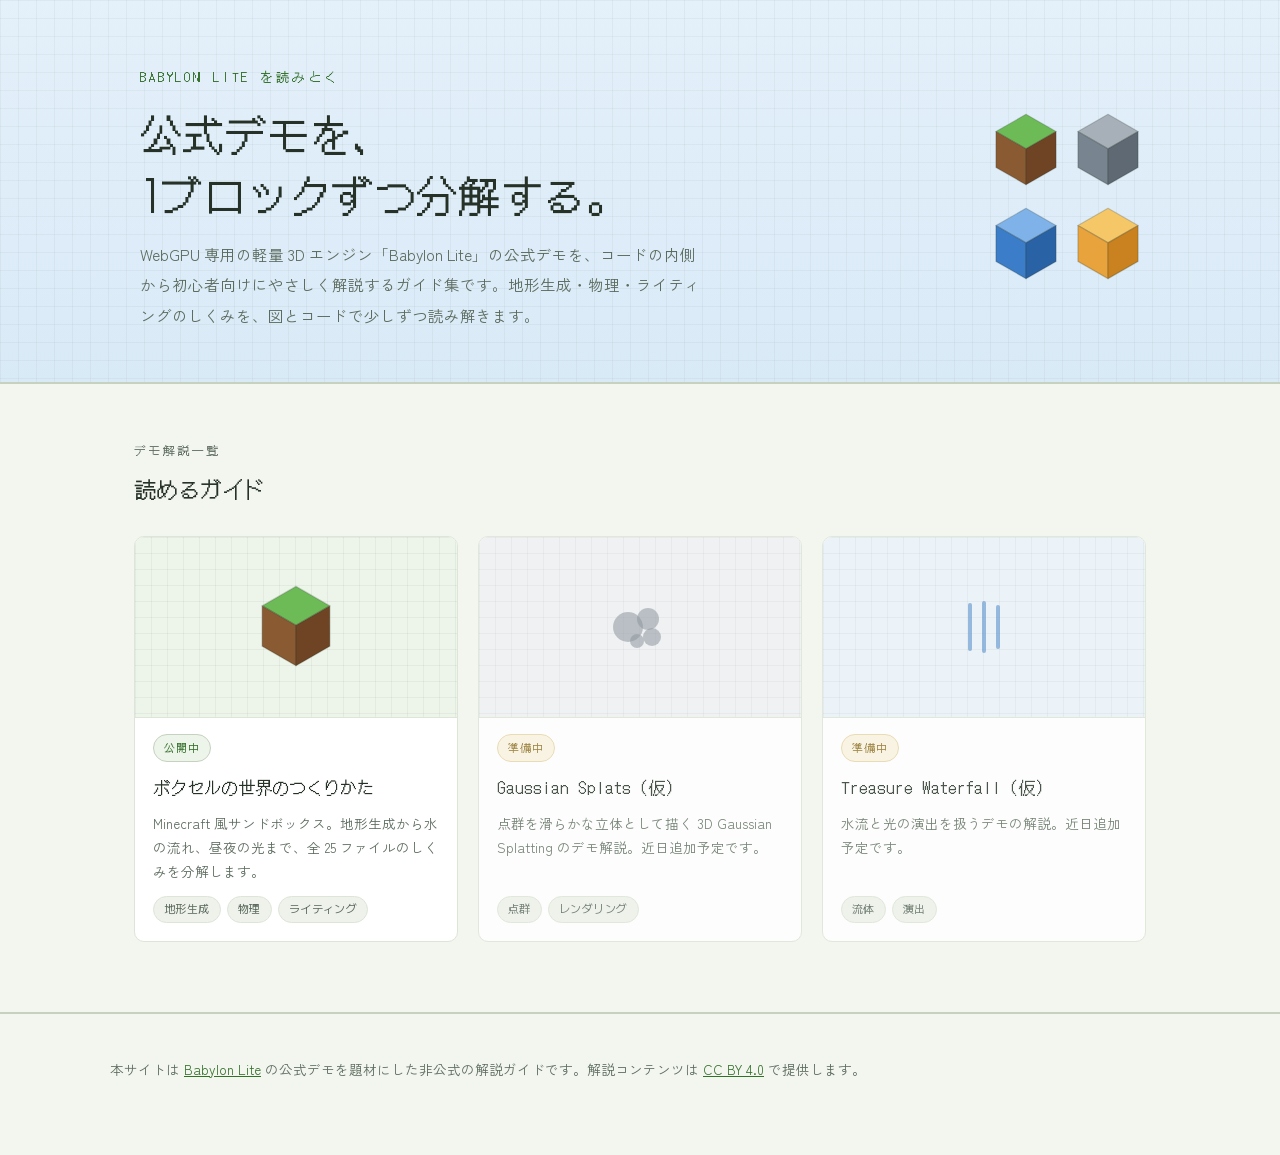
==== index.html @ ace1dee4 "Correct file count to 25 across the site The file table lists 25 entries (24 component files + entry" ====
<!DOCTYPE html>
<html lang="ja">
<head>
<meta charset="UTF-8">
<meta name="viewport" content="width=device-width, initial-scale=1.0">
<title>Babylon Lite デモ解説ガイド</title>
<meta name="description" content="WebGPU 専用の軽量 3D エンジン「Babylon Lite」の公式デモを、初心者向けにやさしく分解して解説するガイド集。">
<link rel="icon" type="image/svg+xml" href="assets/img/favicon.svg">
<link rel="preconnect" href="https://fonts.googleapis.com">
<link rel="preconnect" href="https://fonts.gstatic.com" crossorigin>
<link href="https://fonts.googleapis.com/css2?family=DotGothic16&family=Zen+Kaku+Gothic+New:wght@400;500;700&family=M+PLUS+1+Code:wght@400;500;700&display=swap" rel="stylesheet">
<link rel="stylesheet" href="assets/site.css">
<style>
/* ── トップページ固有 ── */
.hero-inner {
  max-width: 1000px; margin: 0 auto;
  display: grid; grid-template-columns: 1fr auto; gap: 40px; align-items: center;
}
h1 {
  font-family: var(--font-display); font-weight: 400;
  font-size: clamp(27px, 4.4vw, 42px);
  line-height: 1.45; margin: 0 0 14px; letter-spacing: .01em;
}
.hero p.sub { margin: 0; max-width: 560px; color: var(--ink-soft); }

.cubes { display: grid; grid-template-columns: repeat(2, 64px); gap: 20px 18px; }
.cubes svg:nth-child(1) { animation: bob 5s ease-in-out infinite; }
.cubes svg:nth-child(2) { animation: bob 5s ease-in-out .8s infinite; }
.cubes svg:nth-child(3) { animation: bob 5s ease-in-out 1.6s infinite; }
.cubes svg:nth-child(4) { animation: bob 5s ease-in-out 2.4s infinite; }
@keyframes bob { 0%,100% { transform: translateY(0); } 50% { transform: translateY(-7px); } }

.demos { max-width: var(--wrap); margin: 0 auto; padding: 54px 24px 40px; }
.section-eyebrow { font-family: var(--font-display); font-size: 12px; letter-spacing: .2em; color: var(--ink-soft); margin: 0 0 6px; }
.section-title { font-family: var(--font-display); font-weight: 400; font-size: 22px; margin: 0 0 26px; }

.card-grid { display: grid; grid-template-columns: repeat(3, 1fr); gap: 20px; }

.demo-card {
  display: flex; flex-direction: column;
  background: var(--panel); border: 1px solid var(--line);
  border-radius: var(--radius); overflow: hidden;
  text-decoration: none; color: inherit;
  transition: transform .16s ease, box-shadow .16s ease, border-color .16s ease;
}
a.demo-card:hover {
  transform: translateY(-3px);
  box-shadow: 0 10px 26px rgba(38,50,40,.10);
  border-color: var(--line-strong);
}
.thumb {
  aspect-ratio: 16 / 9; display: grid; place-items: center;
  background:
    linear-gradient(rgba(38,50,40,.05) 1px, transparent 1px),
    linear-gradient(90deg, rgba(38,50,40,.05) 1px, transparent 1px),
    var(--thumb-bg, #EDF4EA);
  background-size: 16px 16px, 16px 16px, 100% 100%;
  border-bottom: 1px solid var(--line);
}
.demo-body { padding: 16px 18px 18px; display: flex; flex-direction: column; gap: 8px; flex: 1; }
.demo-title { font-family: var(--font-display); font-size: 17px; font-weight: 400; margin: 0; }
.demo-desc { font-size: 13.5px; color: var(--ink-soft); margin: 0; line-height: 1.8; flex: 1; }
.tag-row { display: flex; flex-wrap: wrap; gap: 6px; margin-top: 4px; }
.tag { font-family: var(--font-code); font-size: 11px; letter-spacing: .04em; color: var(--ink-soft); background: #EEF2EA; border: 1px solid var(--line); border-radius: 999px; padding: 2px 10px; }
.badge { font-family: var(--font-display); font-size: 11px; letter-spacing: .1em; padding: 2px 10px; border-radius: 999px; align-self: flex-start; }
.badge.ready { color: var(--accent-deep); background: var(--accent-bg); border: 1px solid var(--line-strong); }
.badge.wip { color: #8A6D1E; background: #FBF3E2; border: 1px solid #E7D6A8; }

.demo-card.soon { cursor: default; opacity: .82; }

@media (max-width: 920px) {
  .hero-inner { grid-template-columns: 1fr; }
  .cubes { grid-template-columns: repeat(4, 48px); }
  .card-grid { grid-template-columns: 1fr; }
}
@media (prefers-reduced-motion: reduce) {
  .cubes svg { animation: none; }
  a.demo-card:hover { transform: none; }
}
</style>
</head>
<body>

<header class="hero">
  <div class="hero-inner">
    <div>
      <p class="eyebrow">BABYLON LITE を読みとく</p>
      <h1>公式デモを、<br>1ブロックずつ分解する。</h1>
      <p class="sub">WebGPU 専用の軽量 3D エンジン「Babylon Lite」の公式デモを、コードの内側から初心者向けにやさしく解説するガイド集です。地形生成・物理・ライティングのしくみを、図とコードで少しずつ読み解きます。</p>
    </div>
    <div class="cubes" aria-hidden="true">
      <svg viewBox="0 0 100 116" width="64"><g stroke="#263228" stroke-opacity=".22" stroke-width="2" stroke-linejoin="round"><polygon points="50,2 97,29 50,56 3,29" fill="#6DBB57"/><polygon points="3,29 50,56 50,112 3,85" fill="#8A5A33"/><polygon points="97,29 50,56 50,112 97,85" fill="#6E4425"/></g></svg>
      <svg viewBox="0 0 100 116" width="64"><g stroke="#263228" stroke-opacity=".22" stroke-width="2" stroke-linejoin="round"><polygon points="50,2 97,29 50,56 3,29" fill="#A7B0B8"/><polygon points="3,29 50,56 50,112 3,85" fill="#78848F"/><polygon points="97,29 50,56 50,112 97,85" fill="#5E6973"/></g></svg>
      <svg viewBox="0 0 100 116" width="64"><g stroke="#263228" stroke-opacity=".22" stroke-width="2" stroke-linejoin="round"><polygon points="50,2 97,29 50,56 3,29" fill="#7FB2E8"/><polygon points="3,29 50,56 50,112 3,85" fill="#3B7DC8"/><polygon points="97,29 50,56 50,112 97,85" fill="#2A62A6"/></g></svg>
      <svg viewBox="0 0 100 116" width="64"><g stroke="#263228" stroke-opacity=".22" stroke-width="2" stroke-linejoin="round"><polygon points="50,2 97,29 50,56 3,29" fill="#F6C767"/><polygon points="3,29 50,56 50,112 3,85" fill="#E8A33D"/><polygon points="97,29 50,56 50,112 97,85" fill="#C9821F"/></g></svg>
    </div>
  </div>
</header>

<main class="demos">
  <p class="section-eyebrow">デモ解説一覧</p>
  <h2 class="section-title">読めるガイド</h2>

  <div class="card-grid">

    <!-- ── 公開中：Minecraft 風デモ ── -->
    <a class="demo-card" href="minecraft/index.html" style="--thumb-bg:#EDF4EA">
      <div class="thumb" aria-hidden="true">
        <svg viewBox="0 0 100 116" width="72"><g stroke="#263228" stroke-opacity=".22" stroke-width="2" stroke-linejoin="round"><polygon points="50,2 97,29 50,56 3,29" fill="#6DBB57"/><polygon points="3,29 50,56 50,112 3,85" fill="#8A5A33"/><polygon points="97,29 50,56 50,112 97,85" fill="#6E4425"/></g></svg>
      </div>
      <div class="demo-body">
        <span class="badge ready">公開中</span>
        <h3 class="demo-title">ボクセルの世界のつくりかた</h3>
        <p class="demo-desc">Minecraft 風サンドボックス。地形生成から水の流れ、昼夜の光まで、全 25 ファイルのしくみを分解します。</p>
        <div class="tag-row"><span class="tag">地形生成</span><span class="tag">物理</span><span class="tag">ライティング</span></div>
      </div>
    </a>

    <!-- ── 準備中：Gaussian Splats ── -->
    <div class="demo-card soon" aria-disabled="true" style="--thumb-bg:#EFF1F3">
      <div class="thumb" aria-hidden="true">
        <svg width="72" height="60" viewBox="0 0 72 60"><g fill="#78848F" fill-opacity=".55"><circle cx="24" cy="30" r="15"/><circle cx="44" cy="22" r="11"/><circle cx="48" cy="40" r="9"/><circle cx="33" cy="44" r="7"/></g></svg>
      </div>
      <div class="demo-body">
        <span class="badge wip">準備中</span>
        <h3 class="demo-title">Gaussian Splats（仮）</h3>
        <p class="demo-desc">点群を滑らかな立体として描く 3D Gaussian Splatting のデモ解説。近日追加予定です。</p>
        <div class="tag-row"><span class="tag">点群</span><span class="tag">レンダリング</span></div>
      </div>
    </div>

    <!-- ── 準備中：Treasure Waterfall ── -->
    <div class="demo-card soon" aria-disabled="true" style="--thumb-bg:#EAF2FA">
      <div class="thumb" aria-hidden="true">
        <svg width="72" height="60" viewBox="0 0 72 60"><g stroke="#3B7DC8" stroke-width="4" stroke-linecap="round" fill="none" opacity=".6"><path d="M22 8 V52"/><path d="M36 6 V54"/><path d="M50 10 V50"/></g></svg>
      </div>
      <div class="demo-body">
        <span class="badge wip">準備中</span>
        <h3 class="demo-title">Treasure Waterfall（仮）</h3>
        <p class="demo-desc">水流と光の演出を扱うデモの解説。近日追加予定です。</p>
        <div class="tag-row"><span class="tag">流体</span><span class="tag">演出</span></div>
      </div>
    </div>

  </div>
</main>

<footer>
  <div class="inner">
    <p>本サイトは <a href="https://github.com/BabylonJS" rel="noopener">Babylon Lite</a> の公式デモを題材にした非公式の解説ガイドです。解説コンテンツは <a href="https://creativecommons.org/licenses/by/4.0/deed.ja" rel="noopener">CC BY 4.0</a> で提供します。</p>
  </div>
</footer>

</body>
</html>
---- assets/site.css ----
/* =====================================================================
   Babylon Lite Demo Guide — 共通デザイントークン & 骨組み
   ---------------------------------------------------------------------
   ここには「全ページ共通の中立トークン」と「土台になる部品」だけを置く。
   各デモ固有の配色（草/土/石/水 …）やレイアウトは、各ページ側の
   <style> で --accent 系トークンを上書き or 追記して表現する。
   ※現状は骨組み。共通部品は次のデモ解説を足すタイミングで拡充する。
   ===================================================================== */

:root {
  /* ── 中立トークン（背景・文字・罫線） ── */
  --bg: #F3F6EF;
  --panel: #FFFFFF;
  --ink: #263228;
  --ink-soft: #5C6B5E;
  --line: #DDE5D8;
  --line-strong: #C6D1BF;
  --sky: #D9EAF7;

  /* ── アクセント（各ページで上書き可）。既定は草色 ── */
  --accent: #57A045;
  --accent-deep: #33702A;
  --accent-bg: #EDF4EA;

  /* ── フォント ── */
  --font-display: 'DotGothic16', 'Zen Kaku Gothic New', sans-serif;
  --font-body: 'Zen Kaku Gothic New', 'Hiragino Kaku Gothic ProN', sans-serif;
  --font-code: 'M PLUS 1 Code', monospace;

  /* ── 寸法 ── */
  --wrap: 1060px;
  --radius: 10px;
}

* { box-sizing: border-box; }
html { scroll-behavior: smooth; }
body {
  margin: 0;
  background: var(--bg);
  color: var(--ink);
  font-family: var(--font-body);
  font-size: 15.5px;
  line-height: 1.95;
}
a { color: var(--accent-deep); }
a:focus-visible, button:focus-visible {
  outline: 3px solid var(--accent);
  outline-offset: 2px;
  border-radius: 4px;
}
::selection { background: #CBE3BF; }

/* ── 汎用の器 ── */
.wrap { max-width: var(--wrap); margin: 0 auto; padding-left: 24px; padding-right: 24px; }

.eyebrow {
  font-family: var(--font-display);
  font-size: 13px; letter-spacing: .22em;
  color: var(--accent-deep); margin: 0 0 14px;
}

/* ── 共通ヒーロー（方眼＋空グラデ） ── */
.hero {
  background:
    linear-gradient(rgba(38,50,40,.045) 1px, transparent 1px),
    linear-gradient(90deg, rgba(38,50,40,.045) 1px, transparent 1px),
    linear-gradient(180deg, #E4F0FA 0%, var(--sky) 100%);
  background-size: 18px 18px, 18px 18px, 100% 100%;
  border-bottom: 2px solid var(--line-strong);
  padding: 64px 24px 52px;
}

/* ── カード（汎用） ── */
.card {
  background: var(--panel);
  border: 1px solid var(--line);
  border-radius: var(--radius);
  padding: 20px 22px;
}

/* ── フッター ── */
footer { border-top: 2px solid var(--line-strong); margin-top: 30px; padding: 28px 24px 60px; }
footer .inner { max-width: var(--wrap); margin: 0 auto; font-size: 13.5px; color: var(--ink-soft); }

@media (prefers-reduced-motion: reduce) {
  html { scroll-behavior: auto; }
}
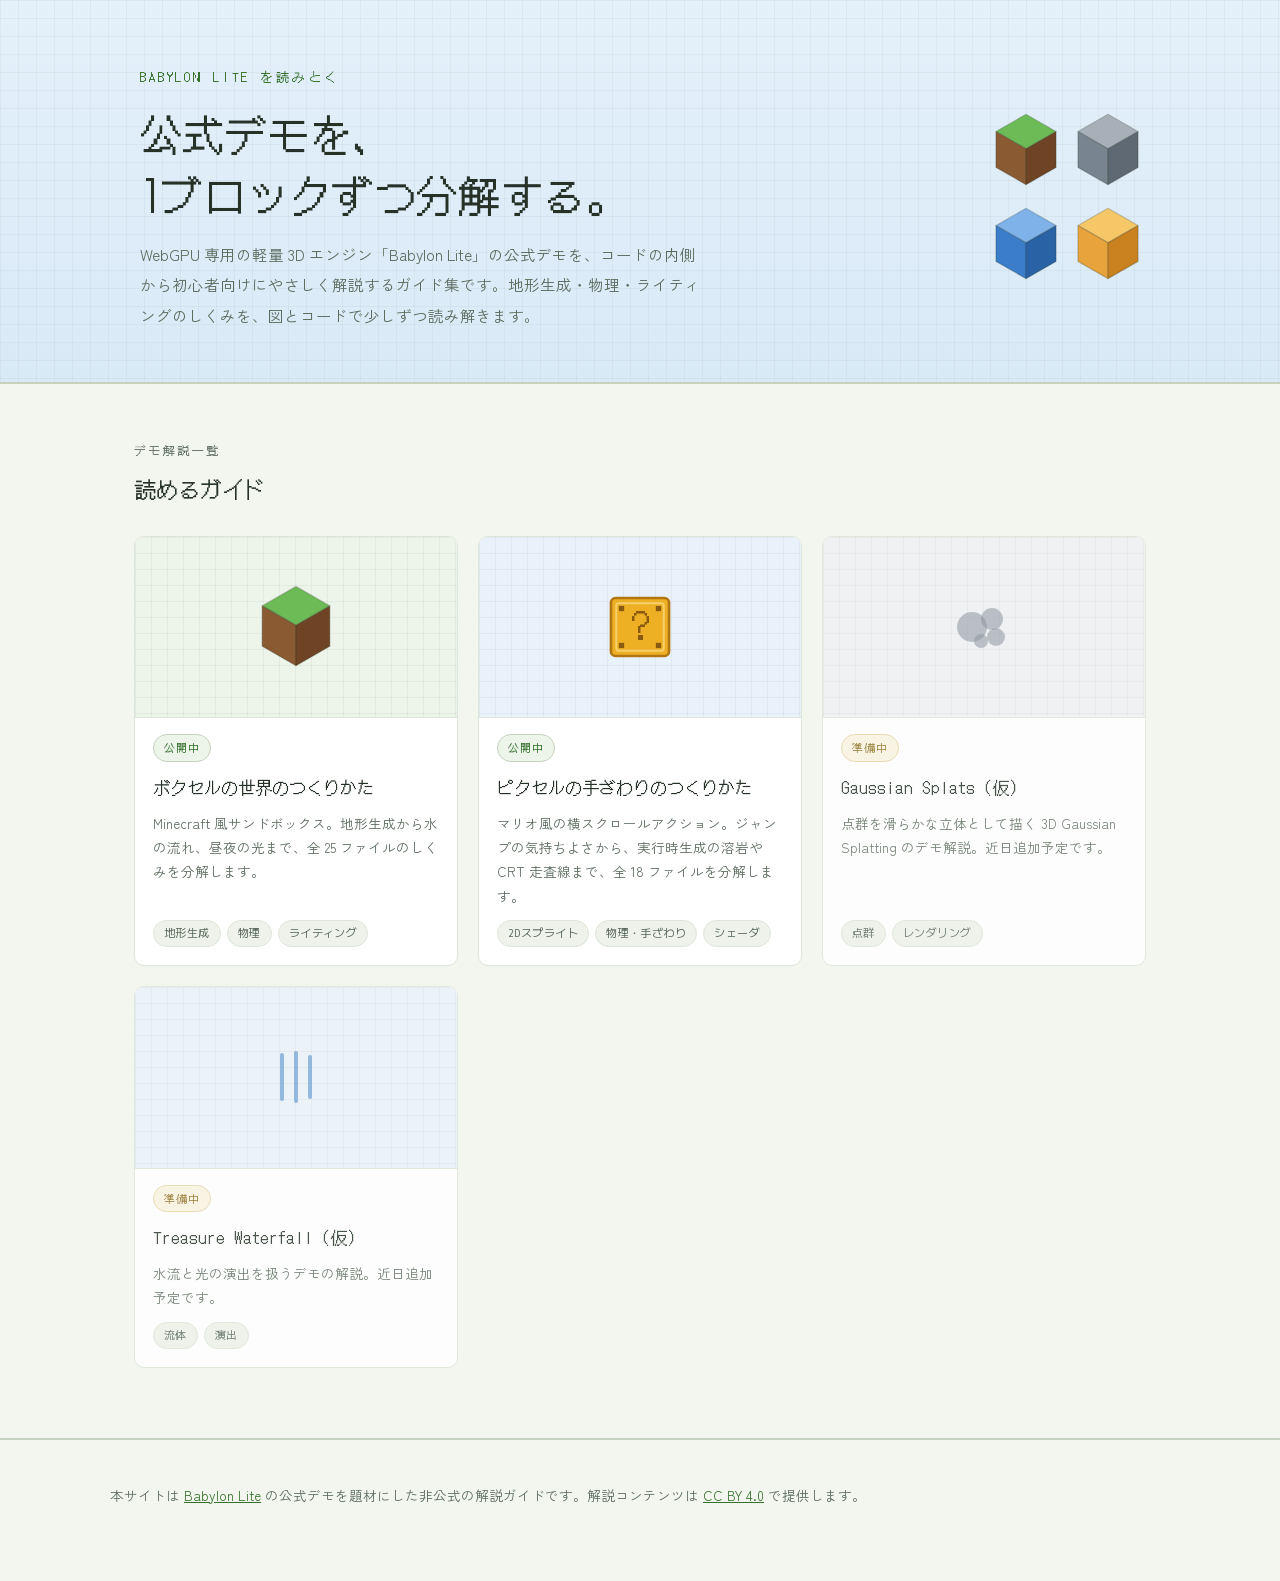
==== commit e60bf74d: "Add platformer demo guide and live-demo links - platformer/index.html: new explanation page for the " ====
--- a/index.html
+++ b/index.html
@@ -116,6 +116,19 @@
       </div>
     </a>
 
+    <!-- ── 公開中：Platformer 風デモ ── -->
+    <a class="demo-card" href="platformer/index.html" style="--thumb-bg:#E9F2FB">
+      <div class="thumb" aria-hidden="true">
+        <svg viewBox="0 0 100 100" width="66"><rect x="6" y="6" width="88" height="88" rx="7" fill="#EDAF23" stroke="#B07713" stroke-width="4"/><rect x="14" y="14" width="72" height="72" rx="4" fill="none" stroke="#F6D06A" stroke-width="3"/><g fill="#8A5A0E"><rect x="18" y="18" width="8" height="8"/><rect x="74" y="18" width="8" height="8"/><rect x="18" y="74" width="8" height="8"/><rect x="74" y="74" width="8" height="8"/></g><text x="50" y="68" fill="#8A5A0E" font-family="'DotGothic16',sans-serif" font-size="52" text-anchor="middle">?</text></svg>
+      </div>
+      <div class="demo-body">
+        <span class="badge ready">公開中</span>
+        <h3 class="demo-title">ピクセルの手ざわりのつくりかた</h3>
+        <p class="demo-desc">マリオ風の横スクロールアクション。ジャンプの気持ちよさから、実行時生成の溶岩や CRT 走査線まで、全 18 ファイルを分解します。</p>
+        <div class="tag-row"><span class="tag">2Dスプライト</span><span class="tag">物理・手ざわり</span><span class="tag">シェーダ</span></div>
+      </div>
+    </a>
+
     <!-- ── 準備中：Gaussian Splats ── -->
     <div class="demo-card soon" aria-disabled="true" style="--thumb-bg:#EFF1F3">
       <div class="thumb" aria-hidden="true">
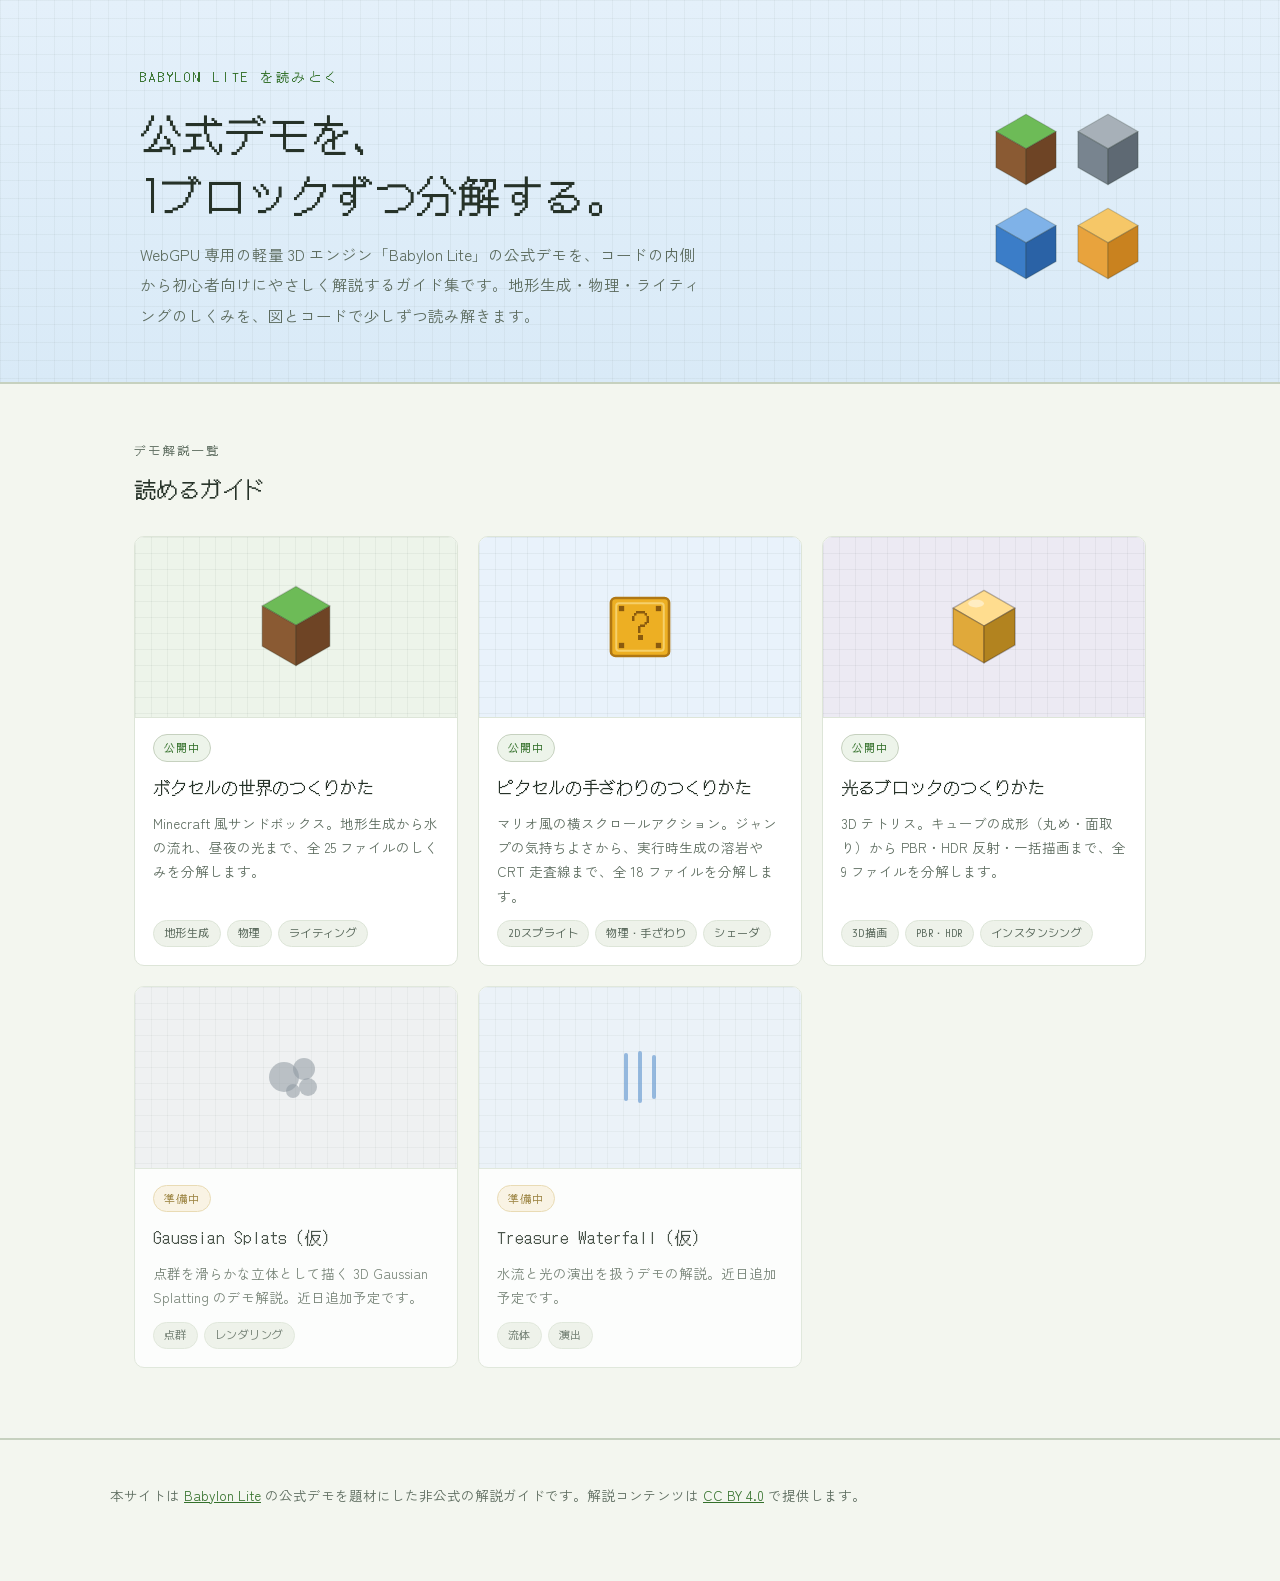
==== commit 58498cc5: "Add 3D Tetris demo guide - tetris/index.html: new explanation page for the 3D Tetris demo,   mirrori" ====
--- a/index.html
+++ b/index.html
@@ -129,6 +129,19 @@
       </div>
     </a>
 
+    <!-- ── 公開中：Tetris 3D デモ ── -->
+    <a class="demo-card" href="tetris/index.html" style="--thumb-bg:#ECEAF3">
+      <div class="thumb" aria-hidden="true">
+        <svg viewBox="0 0 100 116" width="66"><g stroke="#0F0E14" stroke-opacity=".28" stroke-width="2" stroke-linejoin="round"><polygon points="50,2 97,29 50,56 3,29" fill="#FFDD8F"/><polygon points="3,29 50,56 50,112 3,85" fill="#E0A93A"/><polygon points="97,29 50,56 50,112 97,85" fill="#B2831F"/></g><ellipse cx="38" cy="22" rx="12" ry="6" fill="#fff" opacity=".45"/></svg>
+      </div>
+      <div class="demo-body">
+        <span class="badge ready">公開中</span>
+        <h3 class="demo-title">光るブロックのつくりかた</h3>
+        <p class="demo-desc">3D テトリス。キューブの成形（丸め・面取り）から PBR・HDR 反射・一括描画まで、全 9 ファイルを分解します。</p>
+        <div class="tag-row"><span class="tag">3D描画</span><span class="tag">PBR・HDR</span><span class="tag">インスタンシング</span></div>
+      </div>
+    </a>
+
     <!-- ── 準備中：Gaussian Splats ── -->
     <div class="demo-card soon" aria-disabled="true" style="--thumb-bg:#EFF1F3">
       <div class="thumb" aria-hidden="true">
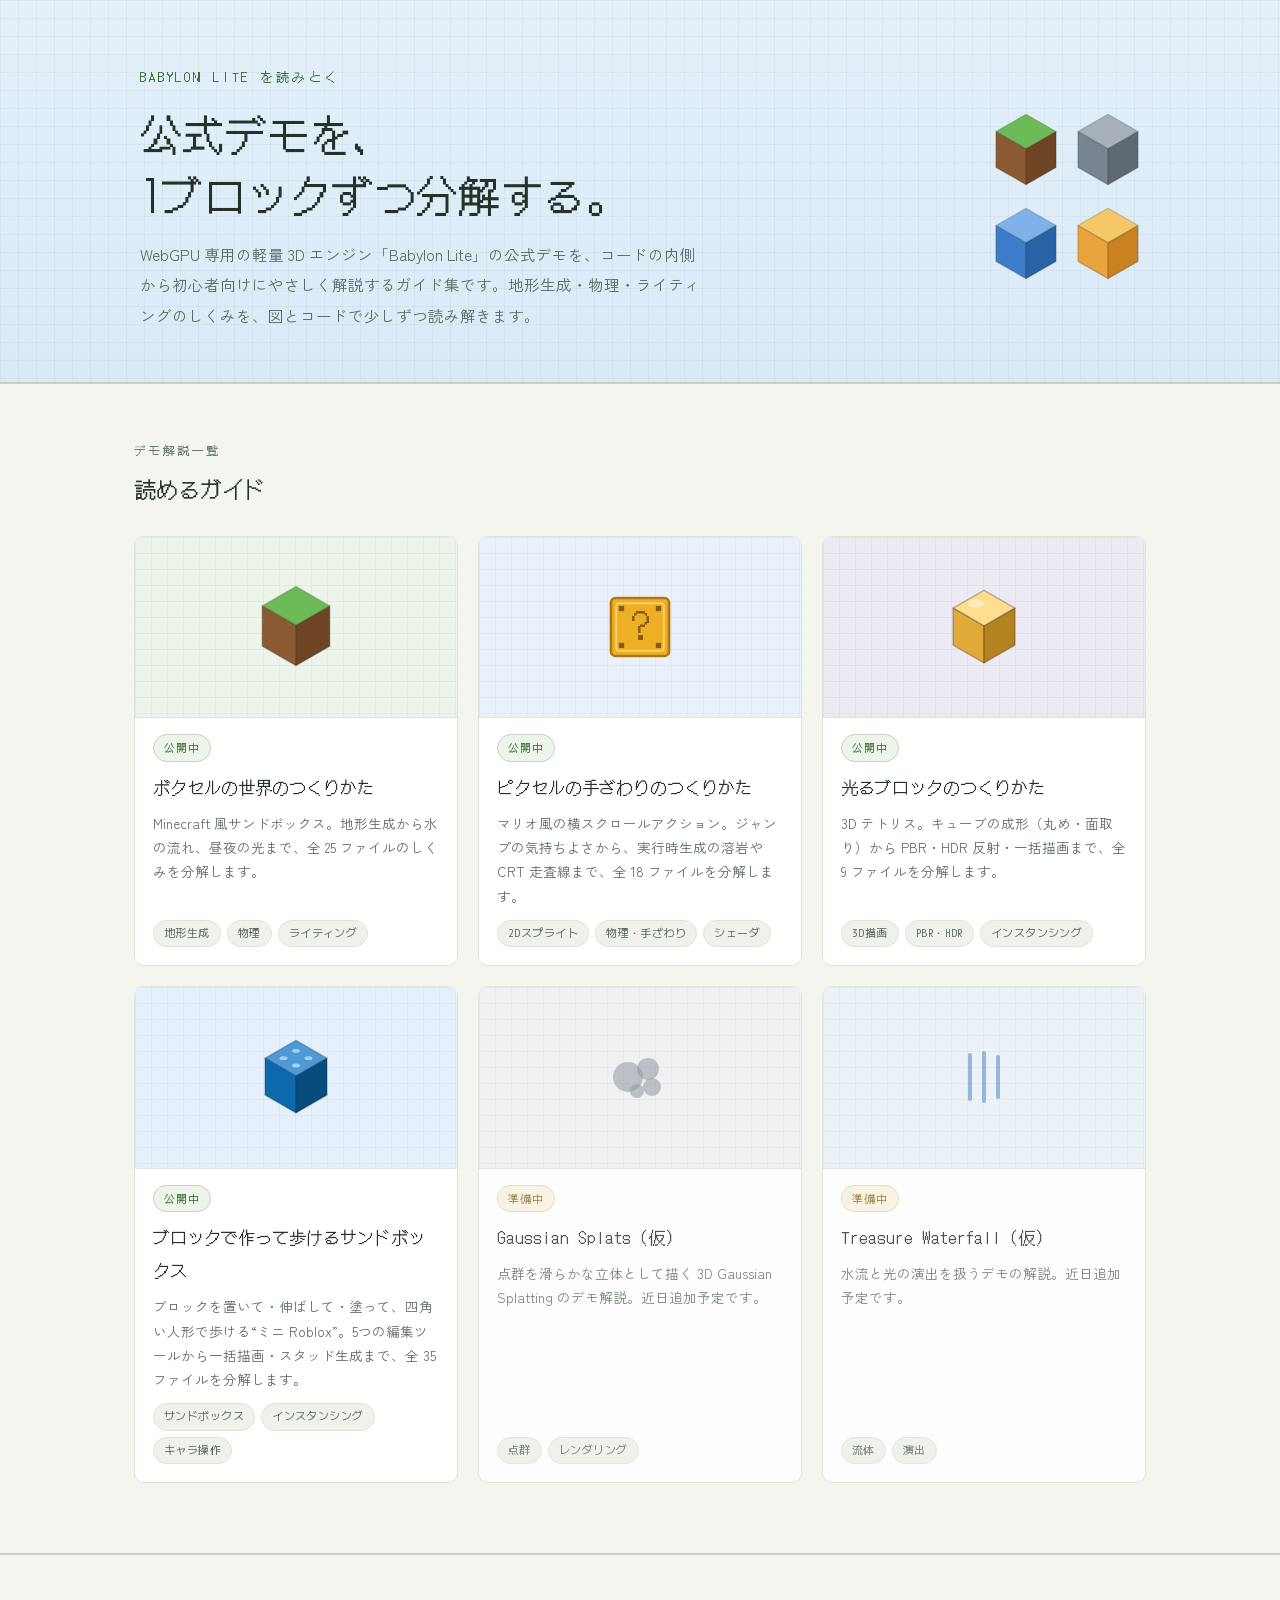
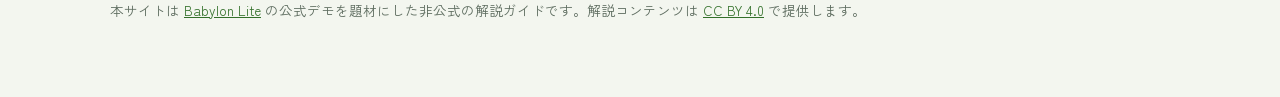
==== commit 39e0e111: "sandblox デモの解説ページを追加 Babylon-Lite の sandblox（ブロック・サンドボックス）デモを解析し、 既存の tetris ガイドと同じ構造・別スキンの自己完結 HTML" ====
--- a/index.html
+++ b/index.html
@@ -142,6 +142,19 @@
       </div>
     </a>
 
+    <!-- ── 公開中：Sandblox デモ ── -->
+    <a class="demo-card" href="sandblox/index.html" style="--thumb-bg:#E4F1FC">
+      <div class="thumb" aria-hidden="true">
+        <svg viewBox="0 0 100 116" width="66"><g stroke="#0F2233" stroke-opacity=".26" stroke-width="2" stroke-linejoin="round"><polygon points="50,2 97,29 50,56 3,29" fill="#4E9AD6"/><polygon points="3,29 50,56 50,112 3,85" fill="#0D69AC"/><polygon points="97,29 50,56 50,112 97,85" fill="#084B7D"/></g><g fill="#A8CFEE"><ellipse cx="50" cy="18" rx="6" ry="3"/><ellipse cx="69" cy="29" rx="6" ry="3"/><ellipse cx="31" cy="29" rx="6" ry="3"/><ellipse cx="50" cy="40" rx="6" ry="3"/></g></svg>
+      </div>
+      <div class="demo-body">
+        <span class="badge ready">公開中</span>
+        <h3 class="demo-title">ブロックで作って歩けるサンドボックス</h3>
+        <p class="demo-desc">ブロックを置いて・伸ばして・塗って、四角い人形で歩ける“ミニ Roblox”。5つの編集ツールから一括描画・スタッド生成まで、全 35 ファイルを分解します。</p>
+        <div class="tag-row"><span class="tag">サンドボックス</span><span class="tag">インスタンシング</span><span class="tag">キャラ操作</span></div>
+      </div>
+    </a>
+
     <!-- ── 準備中：Gaussian Splats ── -->
     <div class="demo-card soon" aria-disabled="true" style="--thumb-bg:#EFF1F3">
       <div class="thumb" aria-hidden="true">
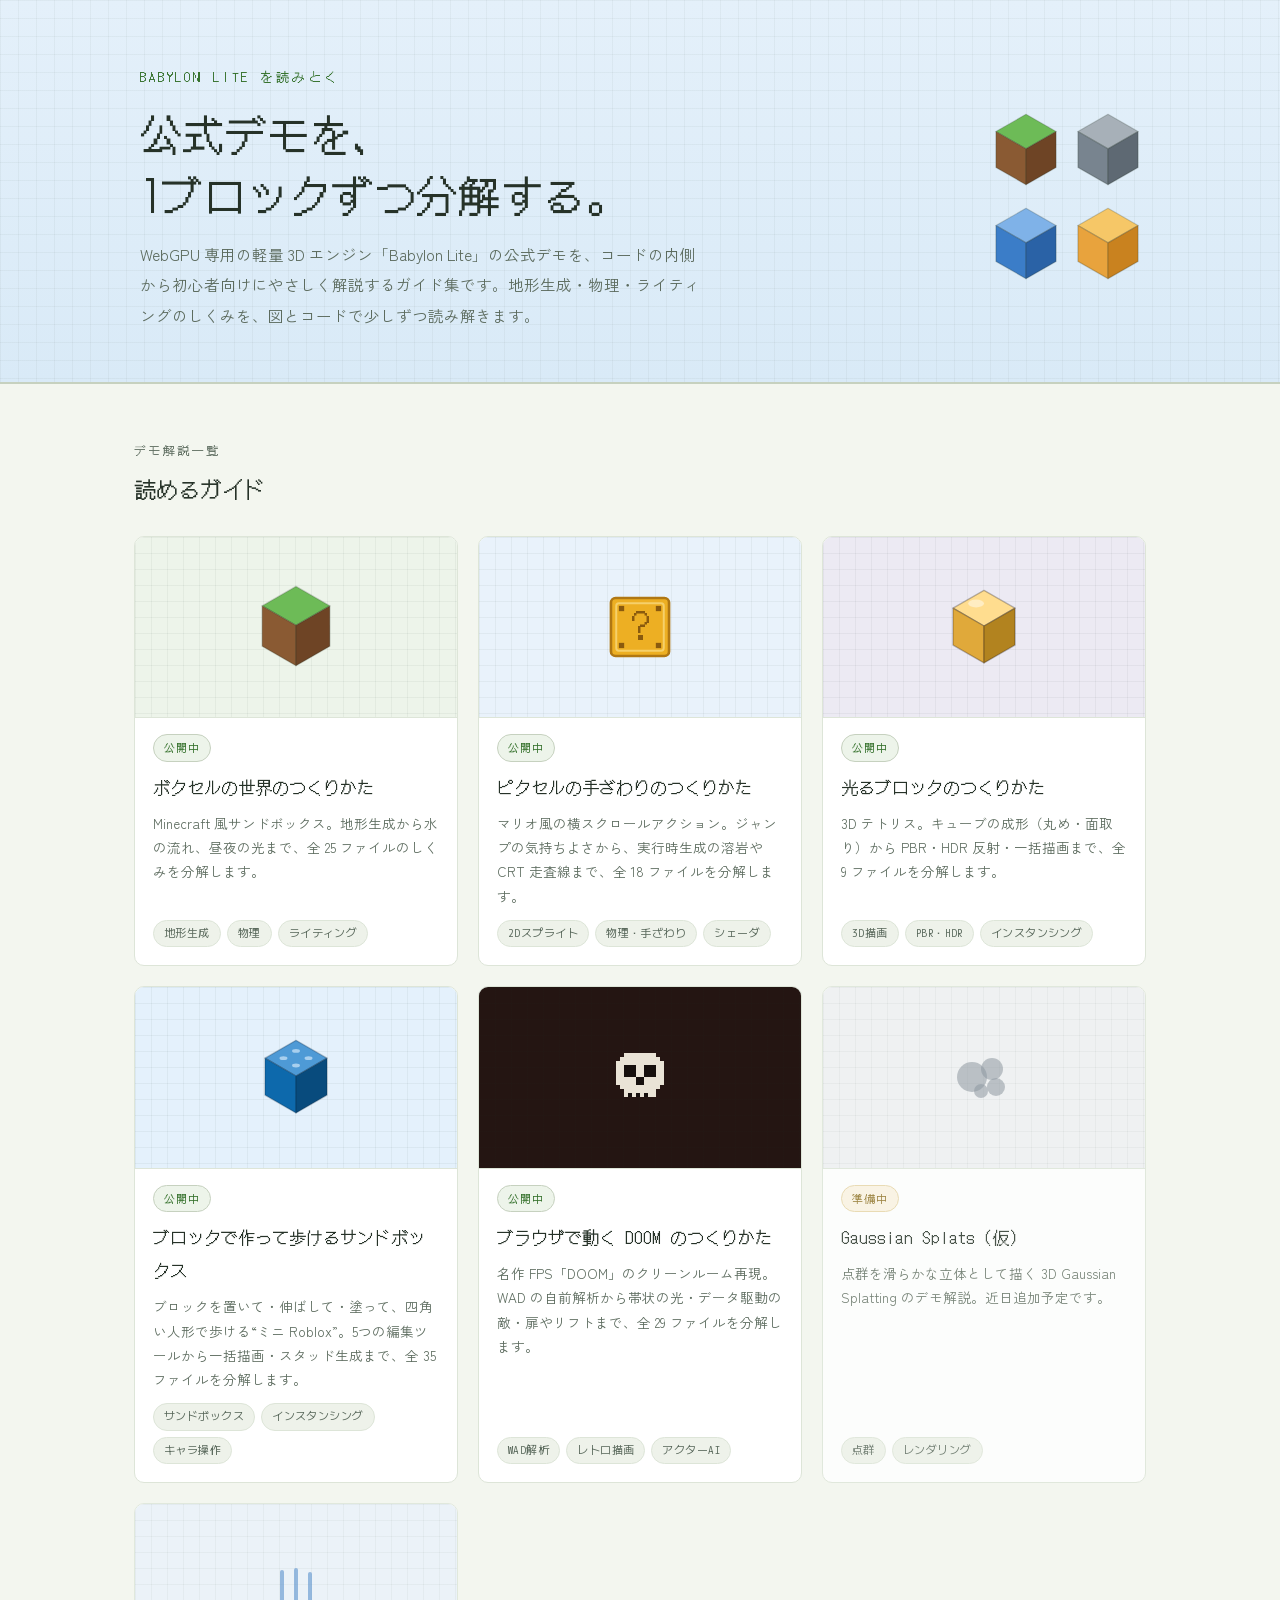
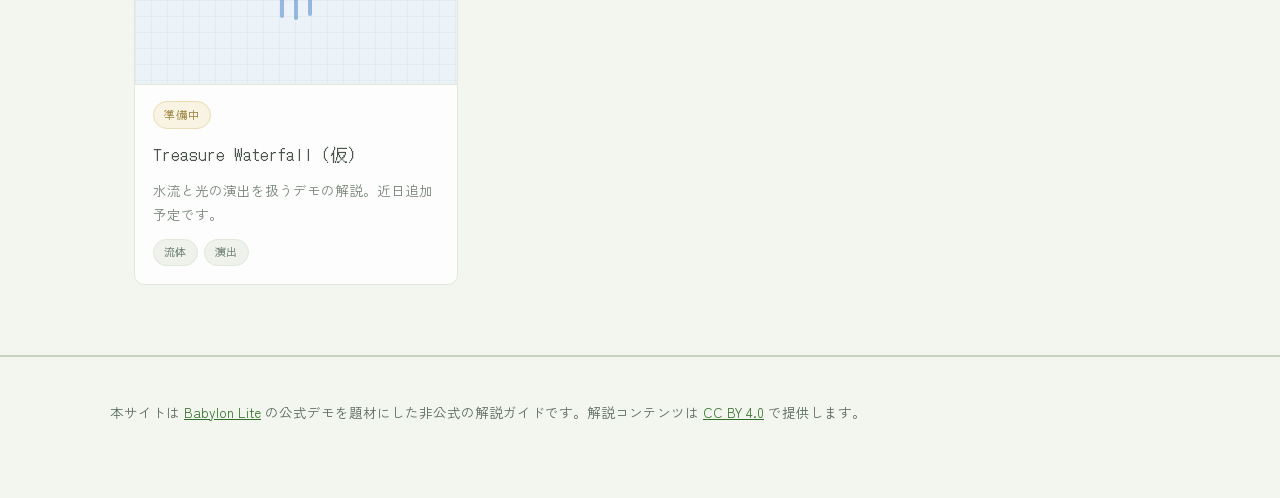
==== commit 031fbd95: "doom デモの解説ページを追加 Babylon-Lite の doom（DOOM のクリーンルーム再現）デモを解析し、 既存ガイドと同じ構造・別スキンの自己完結 HTML を追加。  - doom/" ====
--- a/index.html
+++ b/index.html
@@ -155,6 +155,19 @@
       </div>
     </a>
 
+    <!-- ── 公開中：DOOM 再現デモ ── -->
+    <a class="demo-card" href="doom/index.html" style="--thumb-bg:#241512">
+      <div class="thumb" aria-hidden="true">
+        <svg viewBox="0 0 16 16" width="64" shape-rendering="crispEdges"><g fill="#E9E3D6"><rect x="4" y="2" width="8" height="1"/><rect x="3" y="3" width="10" height="1"/><rect x="2" y="4" width="12" height="6"/><rect x="3" y="10" width="10" height="1"/><rect x="4" y="11" width="8" height="2"/></g><g fill="#16100E"><rect x="4" y="5" width="3" height="3"/><rect x="9" y="5" width="3" height="3"/><rect x="7" y="8" width="2" height="2"/><rect x="5" y="12" width="1" height="1"/><rect x="7" y="12" width="1" height="1"/><rect x="9" y="12" width="1" height="1"/></g></svg>
+      </div>
+      <div class="demo-body">
+        <span class="badge ready">公開中</span>
+        <h3 class="demo-title">ブラウザで動く DOOM のつくりかた</h3>
+        <p class="demo-desc">名作 FPS「DOOM」のクリーンルーム再現。WAD の自前解析から帯状の光・データ駆動の敵・扉やリフトまで、全 29 ファイルを分解します。</p>
+        <div class="tag-row"><span class="tag">WAD解析</span><span class="tag">レトロ描画</span><span class="tag">アクターAI</span></div>
+      </div>
+    </a>
+
     <!-- ── 準備中：Gaussian Splats ── -->
     <div class="demo-card soon" aria-disabled="true" style="--thumb-bg:#EFF1F3">
       <div class="thumb" aria-hidden="true">
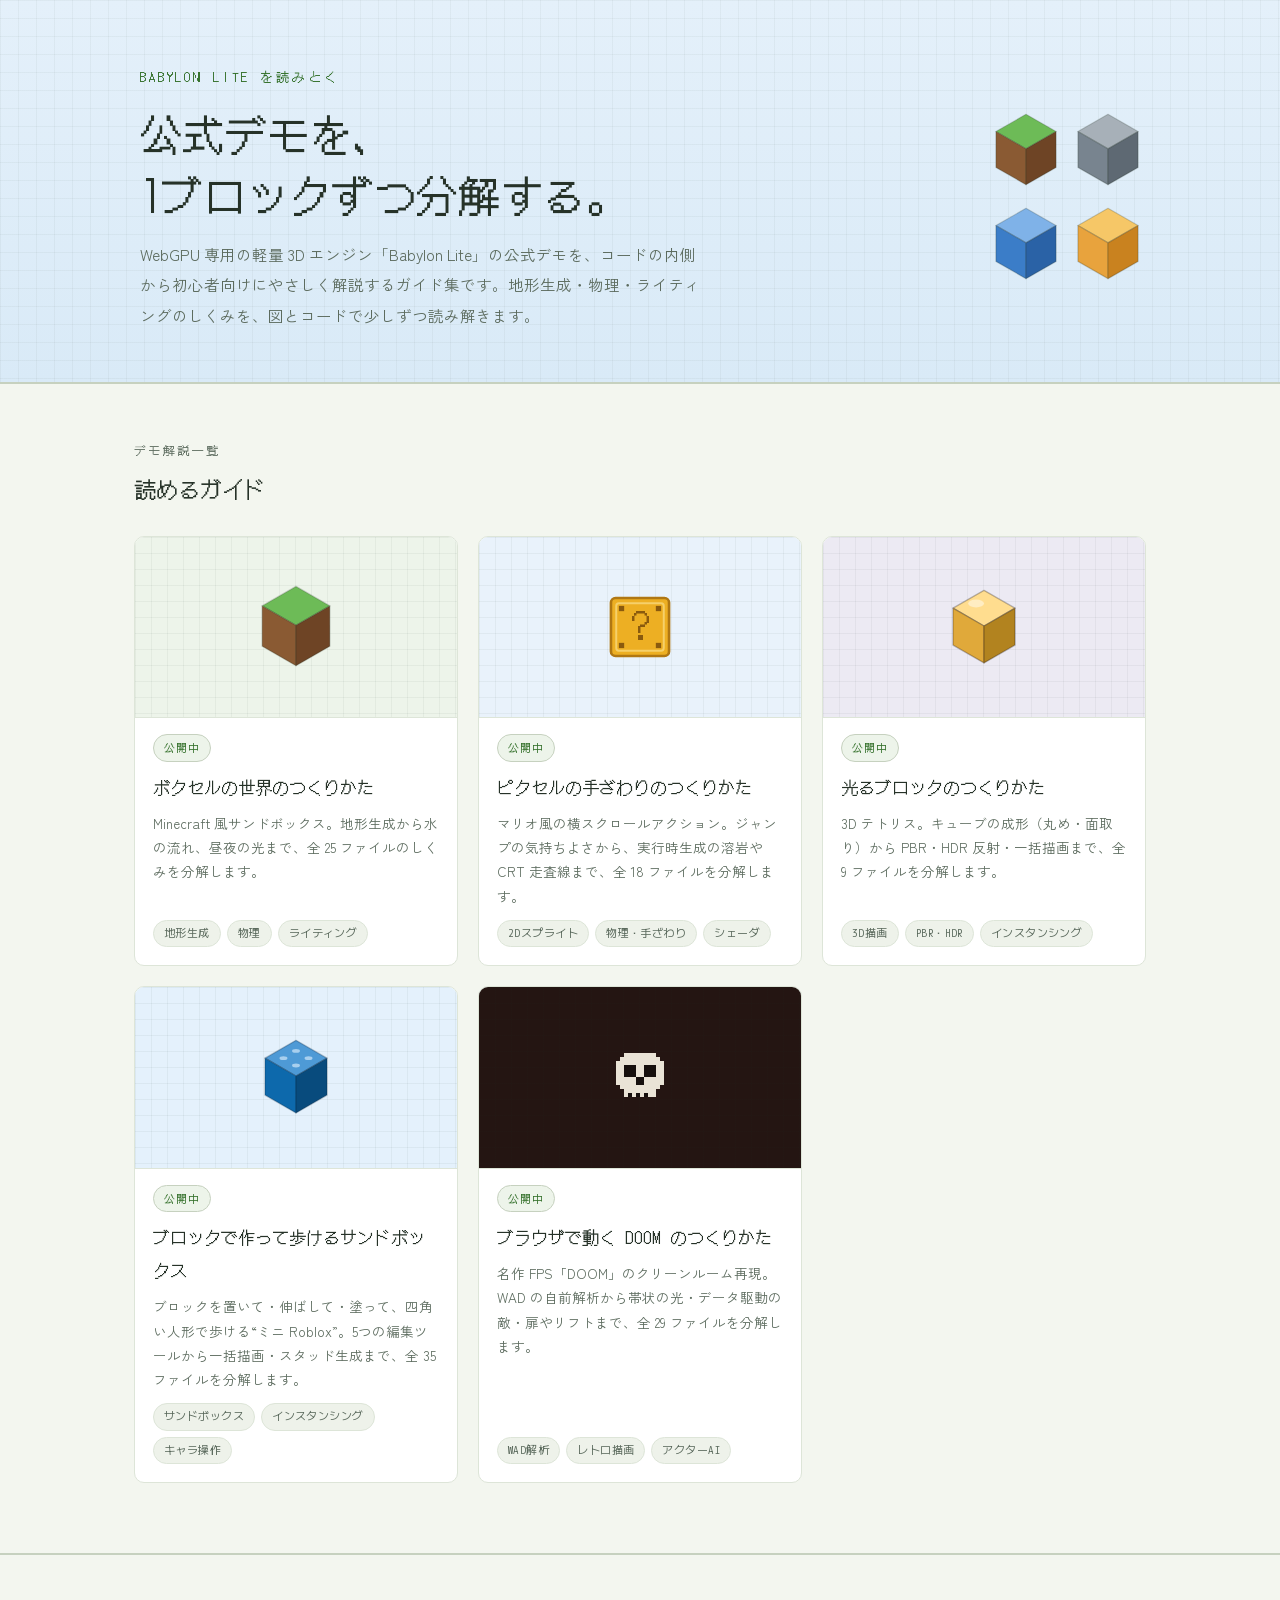
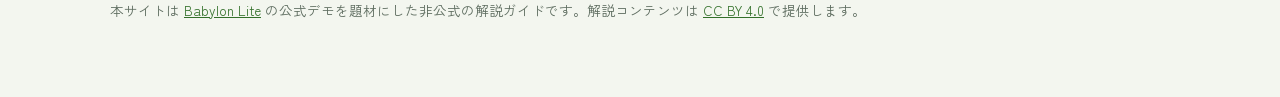
==== commit ee0658dc: "仮の「準備中」デモ2件を一覧から除去 Gaussian Splats（仮）と Treasure Waterfall（仮）はプレースホルダー だったため、README.md のページ一覧表とトップ in" ====
--- a/index.html
+++ b/index.html
@@ -168,32 +168,6 @@
       </div>
     </a>
 
-    <!-- ── 準備中：Gaussian Splats ── -->
-    <div class="demo-card soon" aria-disabled="true" style="--thumb-bg:#EFF1F3">
-      <div class="thumb" aria-hidden="true">
-        <svg width="72" height="60" viewBox="0 0 72 60"><g fill="#78848F" fill-opacity=".55"><circle cx="24" cy="30" r="15"/><circle cx="44" cy="22" r="11"/><circle cx="48" cy="40" r="9"/><circle cx="33" cy="44" r="7"/></g></svg>
-      </div>
-      <div class="demo-body">
-        <span class="badge wip">準備中</span>
-        <h3 class="demo-title">Gaussian Splats（仮）</h3>
-        <p class="demo-desc">点群を滑らかな立体として描く 3D Gaussian Splatting のデモ解説。近日追加予定です。</p>
-        <div class="tag-row"><span class="tag">点群</span><span class="tag">レンダリング</span></div>
-      </div>
-    </div>
-
-    <!-- ── 準備中：Treasure Waterfall ── -->
-    <div class="demo-card soon" aria-disabled="true" style="--thumb-bg:#EAF2FA">
-      <div class="thumb" aria-hidden="true">
-        <svg width="72" height="60" viewBox="0 0 72 60"><g stroke="#3B7DC8" stroke-width="4" stroke-linecap="round" fill="none" opacity=".6"><path d="M22 8 V52"/><path d="M36 6 V54"/><path d="M50 10 V50"/></g></svg>
-      </div>
-      <div class="demo-body">
-        <span class="badge wip">準備中</span>
-        <h3 class="demo-title">Treasure Waterfall（仮）</h3>
-        <p class="demo-desc">水流と光の演出を扱うデモの解説。近日追加予定です。</p>
-        <div class="tag-row"><span class="tag">流体</span><span class="tag">演出</span></div>
-      </div>
-    </div>
-
   </div>
 </main>
 
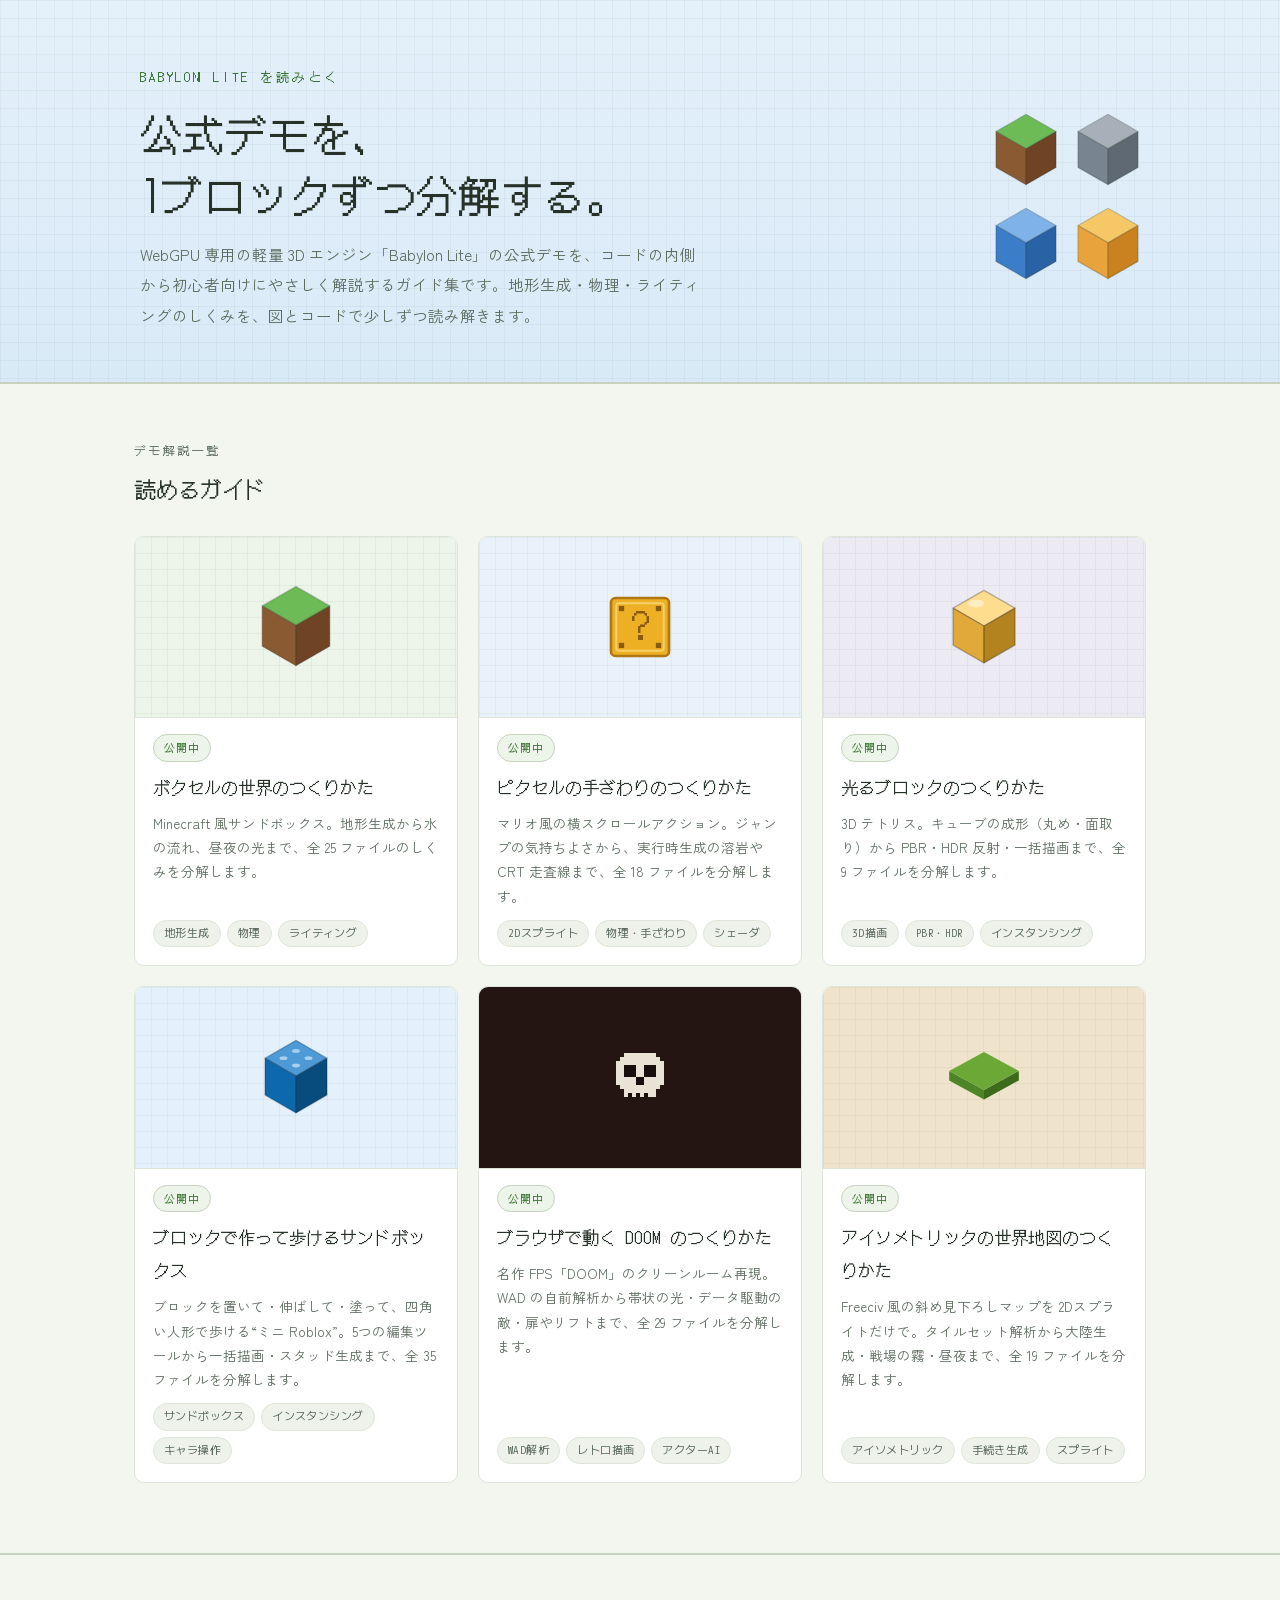
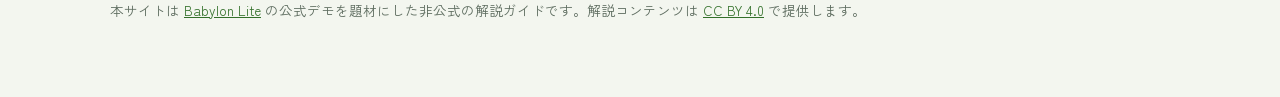
==== commit 7fa30787: "freeciv デモの解説ページを追加 Babylon-Lite の freeciv（Freeciv 風アイソメトリック世界地図）デモを 解析し、既存ガイドと同じ構造・別スキンの自己完結 HTML を" ====
--- a/index.html
+++ b/index.html
@@ -168,6 +168,19 @@
       </div>
     </a>
 
+    <!-- ── 公開中：Freeciv 風デモ ── -->
+    <a class="demo-card" href="freeciv/index.html" style="--thumb-bg:#EFE4CB">
+      <div class="thumb" aria-hidden="true">
+        <svg viewBox="0 0 96 84" width="76"><polygon points="4,34 48,58 48,70 4,46" fill="#4E8526"/><polygon points="92,34 48,58 48,70 92,46" fill="#3C6B1C"/><polygon points="48,10 92,34 48,58 4,34" fill="#6BA836"/></svg>
+      </div>
+      <div class="demo-body">
+        <span class="badge ready">公開中</span>
+        <h3 class="demo-title">アイソメトリックの世界地図のつくりかた</h3>
+        <p class="demo-desc">Freeciv 風の斜め見下ろしマップを 2Dスプライトだけで。タイルセット解析から大陸生成・戦場の霧・昼夜まで、全 19 ファイルを分解します。</p>
+        <div class="tag-row"><span class="tag">アイソメトリック</span><span class="tag">手続き生成</span><span class="tag">スプライト</span></div>
+      </div>
+    </a>
+
   </div>
 </main>
 
